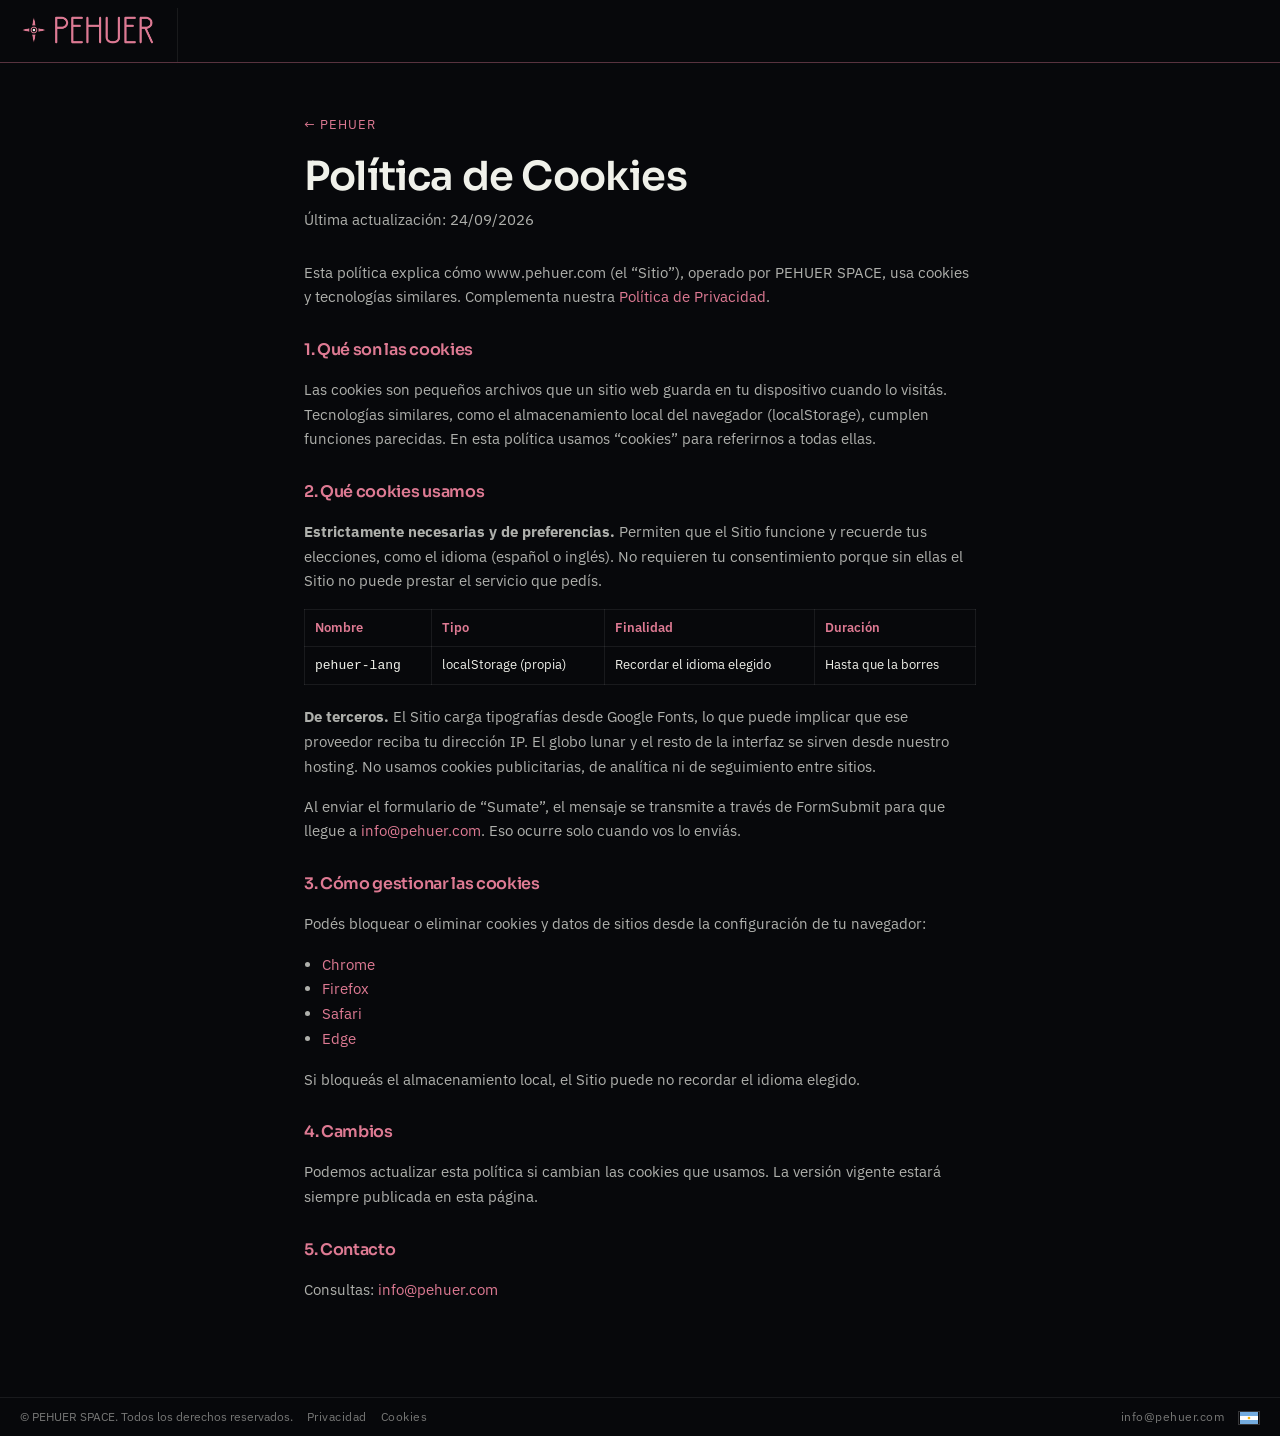
==== cookies/index.html @ 9fd07e6f "Use #sumate, add Sumate contact form and legal pages, and set the home spirit in cream." ====
<!doctype html>
<html lang="es">
<head>
  <meta charset="utf-8" />
  <meta name="viewport" content="width=device-width, initial-scale=1" />
  <title>Política de Cookies — PEHUER</title>
  <meta name="description" content="Política de cookies de PEHUER SPACE." />
  <link rel="icon" href="../assets/mark.png?v=5" type="image/png" />
  <link rel="preconnect" href="https://fonts.googleapis.com" />
  <link rel="preconnect" href="https://fonts.gstatic.com" crossorigin />
  <link href="https://fonts.googleapis.com/css2?family=IBM+Plex+Sans:wght@400;500;600&family=Sora:wght@500;600;700&display=swap" rel="stylesheet" />
  <link rel="stylesheet" href="../css/site.css?v=demo16" />
</head>
<body>
  <div class="legal-shell">
    <header class="chrome">
      <div class="chrome-top">
        <a class="brand" href="../">
          <img class="brand-lockup" src="../assets/logo-lockup-pink.png" alt="PEHUER" />
          <img class="brand-mark" src="../assets/mark.png?v=5" alt="PEHUER" />
        </a>
      </div>
      <div class="chrome-accent"></div>
    </header>
    <main class="legal-prose">
      <a class="legal-back" href="../">← PEHUER</a>
      <h1>Política de Cookies</h1>
      <p class="legal-updated">Última actualización: 24/09/2026</p>
      <p>Esta política explica cómo www.pehuer.com (el “Sitio”), operado por PEHUER SPACE, usa cookies y tecnologías similares. Complementa nuestra <a href="../privacidad/">Política de Privacidad</a>.</p>

      <h2>1. Qué son las cookies</h2>
      <p>Las cookies son pequeños archivos que un sitio web guarda en tu dispositivo cuando lo visitás. Tecnologías similares, como el almacenamiento local del navegador (localStorage), cumplen funciones parecidas. En esta política usamos “cookies” para referirnos a todas ellas.</p>

      <h2>2. Qué cookies usamos</h2>
      <p><strong>Estrictamente necesarias y de preferencias.</strong> Permiten que el Sitio funcione y recuerde tus elecciones, como el idioma (español o inglés). No requieren tu consentimiento porque sin ellas el Sitio no puede prestar el servicio que pedís.</p>
      <table>
        <thead>
          <tr>
            <th>Nombre</th>
            <th>Tipo</th>
            <th>Finalidad</th>
            <th>Duración</th>
          </tr>
        </thead>
        <tbody>
          <tr>
            <td><code>pehuer-lang</code></td>
            <td>localStorage (propia)</td>
            <td>Recordar el idioma elegido</td>
            <td>Hasta que la borres</td>
          </tr>
        </tbody>
      </table>
      <p><strong>De terceros.</strong> El Sitio carga tipografías desde Google Fonts, lo que puede implicar que ese proveedor reciba tu dirección IP. El globo lunar y el resto de la interfaz se sirven desde nuestro hosting. No usamos cookies publicitarias, de analítica ni de seguimiento entre sitios.</p>
      <p>Al enviar el formulario de “Sumate”, el mensaje se transmite a través de FormSubmit para que llegue a <a href="mailto:info@pehuer.com">info@pehuer.com</a>. Eso ocurre solo cuando vos lo enviás.</p>

      <h2>3. Cómo gestionar las cookies</h2>
      <p>Podés bloquear o eliminar cookies y datos de sitios desde la configuración de tu navegador:</p>
      <ul>
        <li><a href="https://support.google.com/chrome/answer/95647" target="_blank" rel="noopener noreferrer">Chrome</a></li>
        <li><a href="https://support.mozilla.org/es/kb/Borrar%20cookies" target="_blank" rel="noopener noreferrer">Firefox</a></li>
        <li><a href="https://support.apple.com/es-es/guide/safari/sfri11471/mac" target="_blank" rel="noopener noreferrer">Safari</a></li>
        <li><a href="https://support.microsoft.com/es-es/microsoft-edge" target="_blank" rel="noopener noreferrer">Edge</a></li>
      </ul>
      <p>Si bloqueás el almacenamiento local, el Sitio puede no recordar el idioma elegido.</p>

      <h2>4. Cambios</h2>
      <p>Podemos actualizar esta política si cambian las cookies que usamos. La versión vigente estará siempre publicada en esta página.</p>

      <h2>5. Contacto</h2>
      <p>Consultas: <a href="mailto:info@pehuer.com">info@pehuer.com</a></p>
    </main>
    <footer class="site-footer">
      <div class="footer-left">
        <p class="copy">© PEHUER SPACE. Todos los derechos reservados.</p>
        <nav class="footer-legal">
          <a href="../privacidad/">Privacidad</a>
          <a href="../cookies/">Cookies</a>
        </nav>
      </div>
      <div class="footer-right">
        <a class="mail-link footer-mail" href="mailto:info@pehuer.com">info@pehuer.com</a>
        <span class="ar-flag" title="Argentina" aria-label="Argentina">
          <svg viewBox="0 0 18 12" width="18" height="12" aria-hidden="true">
            <rect width="18" height="12" fill="#74acdf"/>
            <rect y="4" width="18" height="4" fill="#fff"/>
            <circle cx="9" cy="6" r="1.35" fill="#f6b40e"/>
          </svg>
        </span>
      </div>
    </footer>
  </div>
</body>
</html>
---- css/site.css ----
:root {
  --navy: #07080b;
  --navy-deep: #07080b;
  --navy-mid: #12151c;
  --navy-tab: #07080b;
  --navy-inactive: #0c0e13;
  --pink: #de7a93;
  --pink-dim: rgba(222, 122, 147, 0.16);
  --pink-line: rgba(222, 122, 147, 0.38);
  --cream: #f0f1ea;
  --cream-dim: rgba(240, 241, 234, 0.72);
  --cream-mute: rgba(240, 241, 234, 0.48);
  --stroke: rgba(240, 241, 234, 0.08);
  --tab-h: 46px;
  --chrome-h: 108px;
  --font-display: "Sora", "Segoe UI", sans-serif;
  --font-body: "IBM Plex Sans", "Segoe UI", sans-serif;
  --font-wordmark: "Sora", "Segoe UI", sans-serif;
  --font-spirit: "Great Vibes", "Segoe Script", cursive;
}

*,
*::before,
*::after { box-sizing: border-box; }

html, body {
  margin: 0;
  height: 100%;
  background: var(--navy-deep);
  color: var(--cream);
  font-family: var(--font-body);
  font-size: 16px;
  line-height: 1.55;
  overscroll-behavior: none;
}

body {
  min-height: 100vh;
  overflow: hidden;
}

a { color: var(--pink); text-decoration: none; }
a:hover { text-decoration: underline; text-underline-offset: 3px; }

img { max-width: 100%; display: block; background: transparent; }

.brand img,
.lockup-mark,
.contact-card img.mark,
.tab-icon,
.moon-loader img {
  background: transparent;
}

/* ——— Chrome window ——— */
.app {
  display: flex;
  flex-direction: column;
  height: 100vh;
  background: var(--navy-deep);
}

.chrome {
  flex-shrink: 0;
  background: var(--navy-tab);
}

.chrome-top {
  display: flex;
  align-items: stretch;
  height: 62px;
  padding: 8px 12px 0 14px;
  gap: 10px;
  overflow: visible;
}

.brand {
  display: flex;
  align-items: center;
  gap: 14px;
  padding: 0 22px 10px 6px;
  margin-right: 8px;
  flex-shrink: 0;
  user-select: none;
  border-right: 1px solid var(--stroke);
}

.brand-lockup {
  height: 28px;
  width: auto;
  max-width: none;
  object-fit: contain;
  background: transparent;
}

.brand-mark {
  display: none;
  width: 32px;
  height: 32px;
  object-fit: contain;
  background: transparent;
}

.tabs {
  display: flex;
  align-items: flex-end;
  gap: 0;
  flex: 1;
  min-width: 0;
  overflow: visible;
}

.tab {
  position: relative;
  z-index: 1;
  display: flex;
  align-items: center;
  gap: 8px;
  height: 40px;
  width: auto;
  min-width: 0;
  flex: 0 1 auto;
  margin: 0 0 -1px -16px;
  padding: 0 28px 0 22px;
  border: 1px solid rgba(240, 241, 234, 0.22);
  border-bottom: 0;
  border-radius: 8px 8px 0 0;
  background: #0c0e13;
  color: var(--cream-mute);
  font-family: var(--font-body);
  font-size: 13px;
  cursor: pointer;
}

.tab:first-child {
  margin-left: 0;
}

.tab:hover {
  z-index: 2;
  color: var(--cream);
  border-color: rgba(222, 122, 147, 0.5);
}

.tab.is-active {
  z-index: 4;
  height: var(--tab-h);
  color: var(--cream);
  background: var(--navy);
  border-color: var(--pink);
}

.tab.is-active::after {
  content: "";
  position: absolute;
  left: 0;
  right: 0;
  bottom: -1px;
  height: 2px;
  background: var(--navy);
}

.tab-ear { display: none; }

.tab-icon {
  width: 14px;
  height: 14px;
  flex-shrink: 0;
  object-fit: contain;
  background: transparent;
}

.tab-label {
  white-space: nowrap;
  overflow: hidden;
  text-overflow: ellipsis;
}

.lang {
  display: flex;
  align-items: stretch;
  align-self: center;
  flex-shrink: 0;
  height: 26px;
  margin: 0 4px 8px 0;
  border: 1px solid var(--stroke);
  border-radius: 999px;
  overflow: hidden;
}

.lang-btn {
  border: 0;
  background: transparent;
  color: var(--cream-mute);
  font-family: var(--font-display);
  font-size: 10px;
  font-weight: 600;
  letter-spacing: 0.08em;
  padding: 0 9px;
  cursor: pointer;
  line-height: 1;
}

.lang-btn:hover {
  color: var(--cream);
}

.lang-btn.is-on {
  background: var(--pink);
  color: var(--navy);
}

.chrome-accent {
  height: 1px;
  background: var(--pink-line);
}

.workspace {
  flex: 1;
  min-height: 0;
  background: var(--navy);
  overflow: hidden;
  position: relative;
}

.panel {
  display: none;
  height: 100%;
  overflow: auto;
  overscroll-behavior: contain;
}

.panel.is-active {
  display: block;
}

.panel-moon.is-active {
  display: flex;
}

/* ——— Home ——— */
.hero {
  position: relative;
  background: #000;
  border-bottom: 1px solid var(--pink-line);
  padding: 28px 48px 26px;
}

.hero-cine {
  height: min(78vh, 740px);
  min-height: 420px;
  padding: 0;
  overflow: hidden;
  pointer-events: none;
  overflow-anchor: none;
}

.hero-cine canvas {
  position: absolute;
  inset: 0;
  width: 100%;
  height: 100%;
  display: block;
  opacity: 0;
  transition: opacity 0.18s ease;
}

.hero-cine.is-ready canvas {
  opacity: 1;
}

.hero-veil {
  position: absolute;
  inset: 0;
  pointer-events: none;
  background:
    linear-gradient(180deg, rgba(0, 0, 0, 0.5) 0%, transparent 34%, rgba(0, 0, 0, 0.62) 100%),
    linear-gradient(90deg, rgba(0, 0, 0, 0.28) 0%, transparent 42%);
}

.hero-cine .lockup {
  position: absolute;
  left: 48px;
  top: 40px;
  z-index: 2;
}

.hero-spirit {
  margin: 0;
  font-family: var(--font-spirit);
  font-weight: 400;
  font-style: normal;
  font-size: clamp(42px, 6.6vw, 76px);
  letter-spacing: 0.04em;
  line-height: 1.2;
  color: var(--cream);
  text-transform: none;
  display: inline-block;
  max-width: 18ch;
}

.hero-card {
  position: absolute;
  right: 28px;
  bottom: 28px;
  z-index: 2;
  width: min(320px, 50vw);
  background: rgba(0, 0, 0, 0.82);
  border: 1px solid var(--stroke);
  pointer-events: auto;
}

.hero-card[hidden] { display: none; }

.hero-card img {
  width: 100%;
  height: 148px;
  object-fit: cover;
  background: #000;
}

.hero-card-name {
  margin: 10px 12px 2px;
  font-family: var(--font-wordmark);
  font-weight: 500;
  font-size: 16px;
  letter-spacing: 0;
  color: var(--pink);
  text-transform: uppercase;
  transform: scaleX(0.72);
  transform-origin: left center;
}

.hero-card-desc {
  margin: 0 12px 6px;
  font-size: 12px;
  line-height: 1.4;
  color: var(--cream-dim);
}

.hero-card-credit {
  margin: 0 12px 12px;
  font-size: 10px;
  letter-spacing: 0.14em;
  text-transform: uppercase;
  color: var(--cream-mute);
}

.lockup {
  display: flex;
  align-items: center;
  gap: 22px;
}

.lockup-mark {
  width: 92px;
  height: 92px;
  max-width: none;
  flex-shrink: 0;
  object-fit: contain;
  background: transparent;
}

.lockup-name {
  margin: 0;
  font-family: var(--font-wordmark);
  font-weight: 500;
  font-size: clamp(48px, 8.2vw, 88px);
  letter-spacing: 0;
  line-height: 0.92;
  color: var(--pink);
  text-transform: uppercase;
  display: inline-block;
  transform: scaleX(0.72);
  transform-origin: left center;
}

.page {
  width: min(1080px, calc(100% - 48px));
  margin: 0 auto;
  padding: 36px 0 72px;
}

.kicker {
  font-family: var(--font-display);
  font-size: 11px;
  letter-spacing: 0.22em;
  text-transform: uppercase;
  color: var(--pink);
  margin: 0 0 10px;
}

h1, h2, h3 {
  font-family: var(--font-display);
  font-weight: 600;
  letter-spacing: -0.02em;
  margin: 0;
}

h1 {
  font-size: clamp(28px, 4vw, 42px);
  line-height: 1.15;
  max-width: 18ch;
}

.name-pehuer {
  margin: 0 0 14px;
  line-height: 1;
  max-width: none;
}

.name-pehuer img {
  display: block;
  height: clamp(36px, 5.5vw, 52px);
  width: auto;
  max-width: min(520px, 100%);
  object-fit: contain;
  background: transparent;
}

h2 {
  font-size: 22px;
  color: var(--cream);
}

.lede {
  font-size: 18px;
  color: var(--cream-dim);
  max-width: 52ch;
  margin: 16px 0 0;
}

.intro {
  max-width: 70ch;
}

.intro h1 {
  font-size: 22px;
  letter-spacing: 0.2em;
  color: var(--pink);
  max-width: none;
  margin-bottom: 22px;
}

.intro p {
  margin: 0 0 16px;
  color: var(--cream-dim);
  font-size: 16.5px;
  line-height: 1.65;
}

.intro p:last-child { margin-bottom: 0; }

.aims {
  display: grid;
  grid-template-columns: 1fr 1fr;
  gap: 0 40px;
  margin-top: 48px;
  padding-top: 8px;
  border-top: 1px solid var(--pink-line);
}

.aims-kicker {
  grid-column: 1 / -1;
  margin-bottom: 4px;
}

.obj {
  padding: 18px 0;
  border-bottom: 1px solid var(--stroke);
}

.obj-n {
  font-family: var(--font-display);
  font-size: 11px;
  letter-spacing: 0.18em;
  color: var(--pink);
  margin-bottom: 6px;
}

.obj h3 {
  font-size: 16px;
  margin-bottom: 6px;
}

.obj p {
  margin: 0;
  color: var(--cream-dim);
  font-size: 14.5px;
}

.roadmap {
  margin-top: 64px;
}

.roadmap h2 {
  margin-bottom: 28px;
}

.rail {
  position: relative;
  display: grid;
  grid-template-columns: 1fr 1fr 1fr;
  gap: 22px;
}

.rail::before {
  content: "";
  position: absolute;
  left: 18px;
  right: 18px;
  top: 18px;
  height: 1px;
  background: var(--pink-line);
}

.step {
  position: relative;
  display: flex;
  flex-direction: column;
  gap: 14px;
  padding: 0;
  break-inside: avoid;
}

.step-n {
  position: relative;
  z-index: 1;
  width: 36px;
  height: 36px;
  border: 1px solid var(--pink);
  color: var(--pink);
  display: grid;
  place-items: center;
  font-family: var(--font-display);
  font-size: 13px;
  font-weight: 600;
  background: var(--navy);
}

.step h3 {
  font-size: 15px;
  margin-bottom: 4px;
}

.step p {
  margin: 0;
  color: var(--cream-mute);
  font-size: 13.5px;
}

.sys-hero {
  padding: 48px 0 8px;
}

.sys-hero h1 {
  max-width: none;
}

.sys-grid {
  display: grid;
  grid-template-columns: repeat(3, minmax(0, 1fr));
  gap: 20px;
  margin-top: 32px;
}

.sys-block {
  padding: 22px 22px 24px;
  background: var(--navy-mid);
  border: 1px solid var(--stroke);
}

.sys-block h3 {
  font-size: 16px;
  margin-bottom: 8px;
}

.sys-block p {
  margin: 0;
  color: var(--cream-dim);
  font-size: 14.5px;
}

.sys-integ {
  margin-top: 40px;
  padding-top: 28px;
  border-top: 1px solid var(--pink-line);
}

.sys-integ h2 {
  margin-bottom: 22px;
}

.integ-cols {
  display: grid;
  grid-template-columns: 1fr 1fr;
  gap: 24px 48px;
}

.integ-cols h3 {
  font-family: var(--font-display);
  font-size: 13px;
  font-weight: 600;
  letter-spacing: 0.06em;
  color: var(--pink);
  margin: 0 0 12px;
}

.integ-list {
  list-style: none;
  margin: 0;
  padding: 0;
  display: grid;
  gap: 10px;
}

.integ-list li {
  display: grid;
  grid-template-columns: 16px 1fr;
  gap: 10px;
  align-items: center;
  color: var(--cream-dim);
  font-size: 14.5px;
}

.integ-list li::before {
  content: "";
  width: 16px;
  height: 16px;
  background: url("../assets/mark.png") center / contain no-repeat;
}

.sys-demo {
  margin: 36px 0 8px;
  padding: 0;
  --hud: #9ad0dc;
  background: #05070a;
  border: 1px solid rgba(154, 208, 220, 0.22);
  overflow: hidden;
}

.sys-demo-stage {
  position: relative;
  height: min(58vh, 560px);
  min-height: 320px;
  background:
    linear-gradient(rgba(154, 208, 220, 0.03) 1px, transparent 1px),
    linear-gradient(90deg, rgba(154, 208, 220, 0.03) 1px, transparent 1px),
    radial-gradient(ellipse at 42% 38%, #101820, #05070a 72%);
  background-size: 48px 48px, 48px 48px, auto;
}

.sys-demo-stage::before,
.sys-demo-stage::after {
  content: "";
  position: absolute;
  width: 18px;
  height: 18px;
  pointer-events: none;
  z-index: 2;
}

.sys-demo-stage::before {
  top: 10px;
  left: 10px;
  border-top: 1px solid var(--hud);
  border-left: 1px solid var(--hud);
}

.sys-demo-stage::after {
  top: 10px;
  right: 10px;
  border-top: 1px solid var(--hud);
  border-right: 1px solid var(--hud);
}

.sys-demo-stage svg {
  display: block;
  width: 100%;
  height: 100%;
}

.sys-demo-grid {
  stroke: rgba(154, 208, 220, 0.1);
  stroke-width: 1;
  fill: none;
}

.sys-zone ellipse {
  fill: rgba(154, 208, 220, 0.035);
  stroke: rgba(154, 208, 220, 0.55);
  stroke-width: 1.6;
  stroke-dasharray: 10 8;
}

.sys-zone-kicker,
.sys-zone-name {
  fill: rgba(154, 208, 220, 0.82);
  font-family: "IBM Plex Mono", ui-monospace, monospace;
  letter-spacing: 0.16em;
  text-transform: uppercase;
}

.sys-zone-kicker {
  font-size: 11px;
  fill: rgba(154, 208, 220, 0.5);
}

.sys-zone-name {
  font-size: 22px;
  letter-spacing: 0.28em;
}

.sys-demo-craters text,
.sys-demo-refs text,
.sys-demo-assets text {
  fill: rgba(154, 208, 220, 0.72);
  font-family: "IBM Plex Mono", ui-monospace, monospace;
  font-size: 12px;
  letter-spacing: 0.04em;
  text-transform: uppercase;
}

.sys-demo-craters text {
  text-anchor: middle;
  fill: rgba(154, 208, 220, 0.45);
}

.sys-demo-refs .sys-ref-rim {
  fill: none;
  stroke: rgba(154, 208, 220, 0.55);
}

.sys-demo-refs .sys-ref-dot {
  fill: #e8eef2;
}

.sys-demo-links {
  stroke: rgba(222, 122, 147, 0.38);
  stroke-width: 1.15;
  fill: none;
}

.sys-path {
  fill: none;
  stroke: rgba(154, 208, 220, 0.18);
  stroke-width: 1.2;
  stroke-dasharray: 6 7;
}

#pehuer-mark path {
  fill: var(--pink);
}

#pehuer-mark circle {
  fill: none;
  stroke: var(--pink);
  stroke-width: 1.45;
}

#pehuer-mark .sys-mark-core {
  fill: #f0f1ea;
  stroke: none;
}

.sys-asset-pulse {
  fill: none;
  stroke: rgba(222, 122, 147, 0.45);
  transform-box: fill-box;
  transform-origin: center;
  animation: sys-pulse 2.4s ease-in-out infinite;
}

#sys-aforo {
  fill: rgba(125, 186, 154, 0.22);
  stroke: #7dba9a;
  stroke-width: 3.2;
}

#sys-aforo.is-ok {
  fill: rgba(125, 186, 154, 0.22);
  stroke: #7dba9a;
}

#sys-aforo.is-bad {
  fill: rgba(224, 90, 78, 0.28);
  stroke: #e05a4a;
}

#sys-est {
  fill: #e8eef2;
}

.sys-a1-disk {
  fill: #141a22;
  stroke: #e8eef2;
  stroke-width: 1.8;
}

#sys-a1.is-bad .sys-a1-disk {
  stroke: #e05a4a;
}

#sys-a1 .sys-a1-pulse {
  stroke: rgba(125, 186, 154, 0.7);
  stroke-width: 1.6;
}

#sys-a1.is-bad .sys-a1-pulse {
  stroke: rgba(224, 90, 78, 0.75);
}

#sys-rover {
  fill: #e8eef2;
}

#sys-lbl-asset {
  fill: var(--hud);
  font-family: "IBM Plex Mono", ui-monospace, monospace;
  font-size: 15px;
}

.sys-demo-hud {
  position: absolute;
  z-index: 2;
  font-family: "IBM Plex Mono", ui-monospace, monospace;
  font-size: 11px;
  color: var(--hud);
  letter-spacing: 0.08em;
  text-transform: uppercase;
  pointer-events: none;
}

.sys-demo-hud-tl {
  top: 16px;
  left: 22px;
  display: flex;
  flex-direction: column;
  gap: 4px;
}

.sys-demo-hud-tl span:last-child {
  text-transform: none;
  letter-spacing: 0.04em;
  color: rgba(154, 208, 220, 0.7);
}

.sys-demo-hud-tr {
  top: 16px;
  right: 22px;
}

.sys-live {
  color: #7dba9a;
  animation: sys-pulse 1.6s ease-in-out infinite;
}

.sys-demo-out {
  padding: 14px 20px 16px;
  border-top: 1px solid rgba(154, 208, 220, 0.18);
  background: #070b10;
  font-family: "IBM Plex Mono", ui-monospace, monospace;
}

.sys-demo-out-grid {
  display: grid;
  grid-template-columns: 1.35fr 0.8fr 1.2fr 0.8fr 0.9fr;
  gap: 14px 20px;
}

.sys-demo-out-grid span {
  display: block;
  font-size: 10px;
  letter-spacing: 0.12em;
  text-transform: uppercase;
  color: rgba(154, 208, 220, 0.55);
  margin-bottom: 4px;
}

.sys-demo-out-grid strong {
  display: block;
  font-size: 14px;
  font-weight: 500;
  color: #e8eef2;
  letter-spacing: 0.02em;
  font-variant-numeric: tabular-nums;
}

.sys-demo-out-grid em {
  display: block;
  margin-top: 3px;
  font-style: normal;
  font-size: 11px;
  letter-spacing: 0.04em;
  color: rgba(154, 208, 220, 0.55);
  font-variant-numeric: tabular-nums;
}

.sys-demo-out-grid strong.is-ok {
  color: #7dba9a;
}

.sys-demo-out-grid strong.is-bad {
  color: #e08b7a;
}

@keyframes sys-pulse {
  0%, 100% { opacity: 0.35; }
  50% { opacity: 0.85; }
}

@media (prefers-reduced-motion: reduce) {
  .sys-asset-pulse,
  .sys-live { animation: none; }
}

/* ——— Moon ——— */
.panel-moon {
  display: none;
  flex-direction: row;
  overflow: hidden;
}

.panel-moon.is-active {
  display: flex;
}

.moon-side {
  width: 300px;
  min-width: 260px;
  flex-shrink: 0;
  background: var(--navy-deep);
  border-right: 1px solid var(--pink-line);
  display: flex;
  flex-direction: column;
}

.moon-side h2 {
  font-size: 14px;
  color: var(--pink);
  padding: 16px 16px 12px;
  letter-spacing: 0.04em;
}

.moon-side .hint {
  padding: 0 16px 12px;
  font-size: 12px;
  color: var(--cream-mute);
}

.search-wrap {
  padding: 0 12px 12px;
}

.search-wrap input {
  width: 100%;
  height: 38px;
  border: 1px solid var(--pink-line);
  background: var(--navy);
  color: var(--cream);
  padding: 0 12px;
  font-family: inherit;
  font-size: 13.5px;
  outline: none;
}

.search-wrap input:focus {
  border-color: var(--pink);
}

.search-wrap input::placeholder {
  color: var(--cream-mute);
}

.ref-meta {
  padding: 0 16px 8px;
  font-size: 11px;
  letter-spacing: 0.08em;
  text-transform: uppercase;
  color: var(--cream-mute);
}

.ref-list {
  flex: 1;
  overflow: auto;
  padding: 0 8px 16px;
}

.ref-btn {
  display: block;
  width: 100%;
  text-align: left;
  background: transparent;
  border: 1px solid transparent;
  color: var(--cream);
  padding: 9px 10px;
  margin: 0 0 4px;
  font: inherit;
  cursor: pointer;
  border-radius: 6px;
}

.ref-btn:hover,
.ref-btn.is-hl {
  background: rgba(240, 241, 234, 0.08);
  border-color: rgba(240, 241, 234, 0.2);
}

.ref-btn.is-active {
  background: var(--pink-dim);
  border-color: var(--pink);
}

.ref-kicker {
  display: block;
  font-size: 10px;
  letter-spacing: 0.12em;
  text-transform: uppercase;
  color: var(--cream-mute);
  margin-bottom: 2px;
}

.ref-btn.is-mision .ref-kicker {
  color: #f0c4a0;
}

.ref-btn.is-tripulada .ref-kicker,
.ref-btn.is-tripulada .ref-name {
  color: var(--cream);
}

.ref-btn.is-orbita .ref-kicker {
  color: var(--pink);
}

.ref-btn.is-dato .ref-kicker,
.ref-btn.is-dato .ref-name {
  color: #e8d4a8;
}

.ref-name {
  display: block;
  font-size: 13px;
  line-height: 1.25;
}

.ref-btn.is-mision .ref-name {
  color: #f0c4a0;
}

.ref-btn.is-orbita .ref-name {
  color: var(--pink);
}

.ref-tipo {
  display: block;
  font-size: 11px;
  opacity: 0.7;
  margin-top: 2px;
}

.moon-stage {
  flex: 1;
  min-width: 0;
  position: relative;
  background: var(--navy);
}

.moon-stage canvas {
  position: absolute;
  inset: 0;
  width: 100%;
  height: 100%;
  display: block;
  cursor: grab;
  opacity: 0;
  transition: opacity 0.18s ease;
}

.moon-stage.is-ready canvas {
  opacity: 1;
}

.moon-loader {
  position: absolute;
  inset: 0;
  z-index: 3;
  display: flex;
  flex-direction: column;
  align-items: center;
  justify-content: center;
  gap: 16px;
  background: var(--navy);
  color: var(--cream-dim);
  text-align: center;
  padding: 24px;
}

.moon-loader.is-hide { display: none; }

.moon-loader img {
  width: 72px;
  height: 72px;
}

.moon-loader p { margin: 0; max-width: 38ch; font-size: 14px; }

.moon-pct {
  font-size: 12px;
  color: var(--cream-mute);
  letter-spacing: 0.06em;
  min-height: 1em;
}

.bar {
  width: min(280px, 70%);
  height: 3px;
  background: var(--navy-mid);
  overflow: hidden;
}

.bar > span {
  display: block;
  height: 100%;
  width: 40%;
  background: var(--pink);
  animation: load 1.2s ease-in-out infinite;
}

@keyframes load {
  0% { transform: translateX(-120%); }
  100% { transform: translateX(320%); }
}

.moon-status {
  position: absolute;
  top: 14px;
  right: 14px;
  z-index: 4;
  font-size: 12px;
  padding: 6px 10px;
  background: rgba(0, 0, 0, 0.86);
  border: 1px solid var(--pink-line);
  color: var(--cream-dim);
  pointer-events: none;
  display: none;
}

.moon-status.is-on { display: block; }

.moon-tip {
  position: absolute;
  z-index: 5;
  min-width: 176px;
  max-width: 300px;
  padding: 10px 12px 11px;
  background: rgba(0, 0, 0, 0.92);
  border: 1px solid var(--pink);
  color: var(--cream);
  pointer-events: none;
  transform: translate(12px, 14px);
}

.moon-tip[hidden] { display: none; }

.moon-tip-name {
  margin: 0 0 4px;
  font-family: var(--font-display);
  font-size: 13px;
  font-weight: 600;
  color: var(--pink);
}

.moon-tip-kicker {
  margin: 0 0 2px;
  font-size: 10px;
  letter-spacing: 0.14em;
  text-transform: uppercase;
  color: var(--pink);
}

.moon-tip-tipo,
.moon-tip-coord,
.moon-tip-agencia,
.moon-tip-misiones,
.moon-tip-origen,
.moon-tip-fuente,
.moon-tip-detalle {
  margin: 0;
  font-size: 11.5px;
  color: var(--cream-dim);
  line-height: 1.4;
}

.moon-tip-coord {
  margin-top: 6px;
  letter-spacing: 0.02em;
  color: var(--cream);
}

.moon-tip-agencia {
  margin-top: 4px;
}

.moon-tip-misiones {
  margin-top: 4px;
  color: var(--cream);
}

.moon-tip-origen {
  margin-top: 6px;
  color: var(--cream);
}

.moon-tip-fuente {
  margin-top: 4px;
}

.moon-tip-detalle {
  margin-top: 4px;
}

.moon-tip-kicker[hidden],
.moon-tip-agencia[hidden],
.moon-tip-misiones[hidden],
.moon-tip-origen[hidden],
.moon-tip-fuente[hidden],
.moon-tip-detalle[hidden] {
  display: none;
}

/* ——— Sumate ——— */
.unite-page {
  padding-top: 48px;
}

.unite-page h1 {
  max-width: none;
}

.unite-grid {
  display: grid;
  grid-template-columns: repeat(3, minmax(0, 1fr));
  gap: 20px;
  margin-top: 36px;
}

.unite-card {
  padding: 24px 22px 26px;
  background: var(--navy-mid);
  border: 1px solid var(--stroke);
  display: flex;
  flex-direction: column;
  min-height: 100%;
}

.unite-n {
  flex: 0 0 auto;
  margin: 0 0 10px;
  font-family: var(--font-display);
  font-size: 11px;
  letter-spacing: 0.18em;
  color: var(--pink);
}

.unite-card h3 {
  flex: 0 0 auto;
  font-size: 18px;
  line-height: 1.25;
  min-height: calc(1.25em * 2);
  margin: 0 0 10px;
}

.unite-body {
  flex: 1 1 auto;
  margin: 0;
  color: var(--cream-dim);
  font-size: 14.5px;
}

.unite-cta {
  margin-top: 22px;
  align-self: flex-start;
  border: 1px solid var(--pink);
  background: transparent;
  color: var(--cream);
  font-family: var(--font-display);
  font-size: 13px;
  letter-spacing: 0.06em;
  padding: 12px 16px;
  cursor: pointer;
}

.unite-cta:hover {
  background: var(--pink-dim);
}

/* ——— Contacto ——— */
.contact-wrap {
  min-height: 0;
  display: grid;
  place-items: center;
  padding: 56px 0 24px;
}

.contact-card {
  width: min(520px, 100%);
  text-align: center;
  display: flex;
  flex-direction: column;
  align-items: center;
}

.contact-card h1 {
  max-width: none;
  margin: 0 auto 16px;
}

.contact-card h1 img {
  height: auto;
  width: min(420px, 100%);
  margin: 0 auto;
}

.contact-card .tag {
  color: var(--cream-dim);
  margin: 0 0 28px;
}

.contact-card .tag.spirit {
  font-family: var(--font-spirit);
  font-weight: 400;
  font-style: normal;
  font-size: clamp(28px, 4vw, 40px);
  letter-spacing: 0.04em;
  line-height: 1.25;
  color: var(--pink);
  text-transform: none;
  display: block;
  text-align: center;
  width: min(420px, 100%);
  margin: 0 auto 28px;
}

.contact-socials {
  display: flex;
  align-items: center;
  justify-content: center;
  gap: 10px;
}

.ig-logo {
  display: inline-flex;
  align-items: center;
  justify-content: center;
  width: 48px;
  height: 48px;
  color: var(--pink);
}

.ig-logo:hover {
  color: var(--cream);
  text-decoration: none;
}

.ig-logo svg {
  width: 36px;
  height: 36px;
  fill: currentColor;
}

.mail-link {
  color: var(--pink);
  font-size: 15px;
  letter-spacing: 0.04em;
  margin-top: 8px;
}

.mail-link:hover {
  color: var(--cream);
}

.contact-foot {
  margin-top: 28px;
  color: var(--pink);
  font-size: 13px;
  letter-spacing: 0.08em;
}

.site-footer {
  flex-shrink: 0;
  display: flex;
  align-items: center;
  justify-content: space-between;
  flex-wrap: wrap;
  gap: 10px 16px;
  padding: 10px 20px;
  background: #07080b;
  border-top: 1px solid var(--stroke);
  font-size: 12px;
  color: var(--cream-mute);
}

.site-footer .copy {
  margin: 0;
}

.footer-left,
.footer-right {
  display: flex;
  align-items: center;
  gap: 14px;
  flex-wrap: wrap;
}

.footer-right {
  margin-left: auto;
}

.footer-mail {
  font-size: 12px;
  margin-top: 0;
  color: var(--cream-mute);
}

.footer-mail:hover {
  color: var(--pink);
}

.footer-legal {
  display: flex;
  align-items: center;
  gap: 14px;
}

.footer-legal a {
  color: var(--cream-mute);
  letter-spacing: 0.04em;
}

.footer-legal a:hover {
  color: var(--pink);
}

.form-overlay {
  position: fixed;
  inset: 0;
  z-index: 9999;
  display: grid;
  place-items: center;
  padding: 24px;
  background: rgba(7, 8, 11, 0.78);
}

.form-overlay[hidden] {
  display: none;
}

body.form-open {
  overflow: hidden;
}

.form-modal {
  position: relative;
  width: min(480px, 100%);
  padding: 28px 24px 24px;
  background: var(--navy-mid);
  border: 1px solid var(--stroke);
}

.form-modal h2 {
  margin: 0 0 20px;
  font-size: 20px;
}

.form-close {
  position: absolute;
  top: 10px;
  right: 12px;
  border: 0;
  background: transparent;
  color: var(--cream-dim);
  font-size: 28px;
  line-height: 1;
  cursor: pointer;
}

.form-close:hover {
  color: var(--pink);
}

.form-modal form {
  display: grid;
  gap: 14px;
}

.form-modal label {
  display: grid;
  gap: 6px;
  font-size: 12px;
  letter-spacing: 0.08em;
  color: var(--pink);
}

.form-modal input,
.form-modal textarea {
  width: 100%;
  border: 1px solid var(--stroke);
  background: #07080b;
  color: var(--cream);
  font-family: var(--font-body);
  font-size: 15px;
  padding: 10px 12px;
}

.form-modal input[readonly] {
  color: var(--cream-dim);
}

.form-modal textarea {
  resize: vertical;
  min-height: 120px;
}

.form-honey {
  position: absolute;
  left: -9999px;
  opacity: 0;
  height: 0;
  width: 0;
}

.form-submit {
  margin-top: 6px;
  border: 1px solid var(--pink);
  background: transparent;
  color: var(--cream);
  font-family: var(--font-display);
  font-size: 13px;
  letter-spacing: 0.06em;
  padding: 12px 16px;
  cursor: pointer;
}

.form-submit:hover:not(:disabled) {
  background: var(--pink-dim);
}

.form-submit:disabled {
  opacity: 0.55;
  cursor: wait;
}

.form-status {
  margin: 0;
  font-size: 14px;
}

.form-status.is-ok {
  color: var(--pink);
}

.form-status.is-err {
  color: #e8a0a0;
}

.legal-shell a.brand {
  text-decoration: none;
  color: inherit;
}

.legal-shell {
  min-height: 100vh;
  display: flex;
  flex-direction: column;
}

.legal-shell .workspace {
  flex: 1;
}

.legal-prose {
  max-width: 720px;
  padding: 48px 24px 80px;
  margin: 0 auto;
}

.legal-prose .legal-back {
  color: var(--pink);
  font-size: 13px;
  letter-spacing: 0.08em;
}

.legal-prose h1 {
  margin: 18px 0 8px;
  font-size: clamp(28px, 4vw, 40px);
}

.legal-updated {
  color: var(--cream-mute);
  font-size: 13px;
  margin: 0 0 28px;
}

.legal-prose h2 {
  margin: 28px 0 10px;
  font-size: 16px;
  color: var(--pink);
}

.legal-prose p,
.legal-prose li {
  color: var(--cream-dim);
  font-size: 15px;
  line-height: 1.65;
}

.legal-prose ul {
  padding-left: 18px;
}

.legal-prose a {
  color: var(--pink);
}

.legal-prose table {
  width: 100%;
  border-collapse: collapse;
  margin: 12px 0 20px;
  font-size: 13px;
}

.legal-prose th,
.legal-prose td {
  border: 1px solid var(--stroke);
  padding: 8px 10px;
  text-align: left;
  vertical-align: top;
}

.legal-prose th {
  color: var(--pink);
  font-weight: 600;
}

.ar-flag {
  display: inline-flex;
  align-items: center;
  flex-shrink: 0;
}

.ar-flag svg {
  display: block;
  width: 22px;
  height: 14px;
  border: 1px solid rgba(240, 241, 234, 0.2);
}

@media (max-width: 860px) {
  body { overflow: auto; }
  .app { height: auto; min-height: 100vh; }
  .workspace { overflow: visible; }
  .panel { height: auto; }
  .split,
  .aims,
  .sys-demo-out-grid { grid-template-columns: 1fr 1fr; }
  .sys-grid,
  .rail,
  .unite-grid { grid-template-columns: repeat(3, minmax(0, 1fr)); }
  .integ-cols { grid-template-columns: 1fr; }
  .unite-grid { gap: 8px; }
  .unite-card { padding: 14px 10px 16px; }
  .unite-card h3 {
    font-size: 13px;
    min-height: 0;
    margin-bottom: 8px;
  }
  .unite-body { font-size: 12px; }
  .unite-cta {
    width: 100%;
    align-self: stretch;
    text-align: center;
    padding: 10px 6px;
    font-size: 10.5px;
    letter-spacing: 0.04em;
  }
  .sys-grid { gap: 8px; }
  .sys-block { padding: 16px 12px 18px; }
  .sys-block h3 { font-size: 14px; }
  .sys-block p { font-size: 12.5px; }
  .rail::before { display: none; }
  .hero { padding: 22px 20px; }
  .hero-cine {
    height: min(62vh, 520px);
    min-height: 320px;
    padding: 0;
  }
  .hero-cine .lockup {
    left: 20px;
    top: 20px;
  }
  .hero-card { right: 16px; bottom: 16px; }
  .lockup-mark { width: 64px; height: 64px; }
  .lockup { gap: 14px; }
  .panel-moon.is-active { flex-direction: column; height: calc(100vh - var(--chrome-h) - 44px); }
  .moon-side { width: 100%; min-width: 0; max-height: 42%; }
  .tab {
    min-width: 0;
    flex: 1 1 0;
    max-width: none;
    padding: 0 18px 0 14px;
    margin: 0 0 -1px -12px;
    gap: 0;
    font-size: 12px;
  }
  .tab:first-child { margin-left: 0; }
  .tab-icon { display: none; }
  .brand-lockup { display: none; }
  .brand-mark { display: block; }
  .brand { padding: 0 10px 8px 2px; margin-right: 0; }
  .chrome-top { height: 52px; }
  .site-footer {
    flex-wrap: wrap;
    justify-content: space-between;
    text-align: left;
  }
}

@media (max-width: 480px) {
  .chrome-top {
    padding: 6px 4px 0 6px;
    gap: 4px;
  }
  .brand {
    padding: 0 8px 8px 0;
    border-right: 0;
  }
  .brand-mark {
    width: 22px;
    height: 22px;
  }
  .tab {
    padding: 0 14px 0 10px;
    margin: 0 0 -1px -8px;
    font-size: 10.5px;
  }
  .tab:first-child { margin-left: 0; }
  .tab-label {
    overflow: visible;
    text-overflow: clip;
  }
  .lang {
    height: 24px;
    margin: 0 2px 8px 0;
  }
  .lang-btn {
    padding: 0 7px;
    font-size: 9px;
  }
}
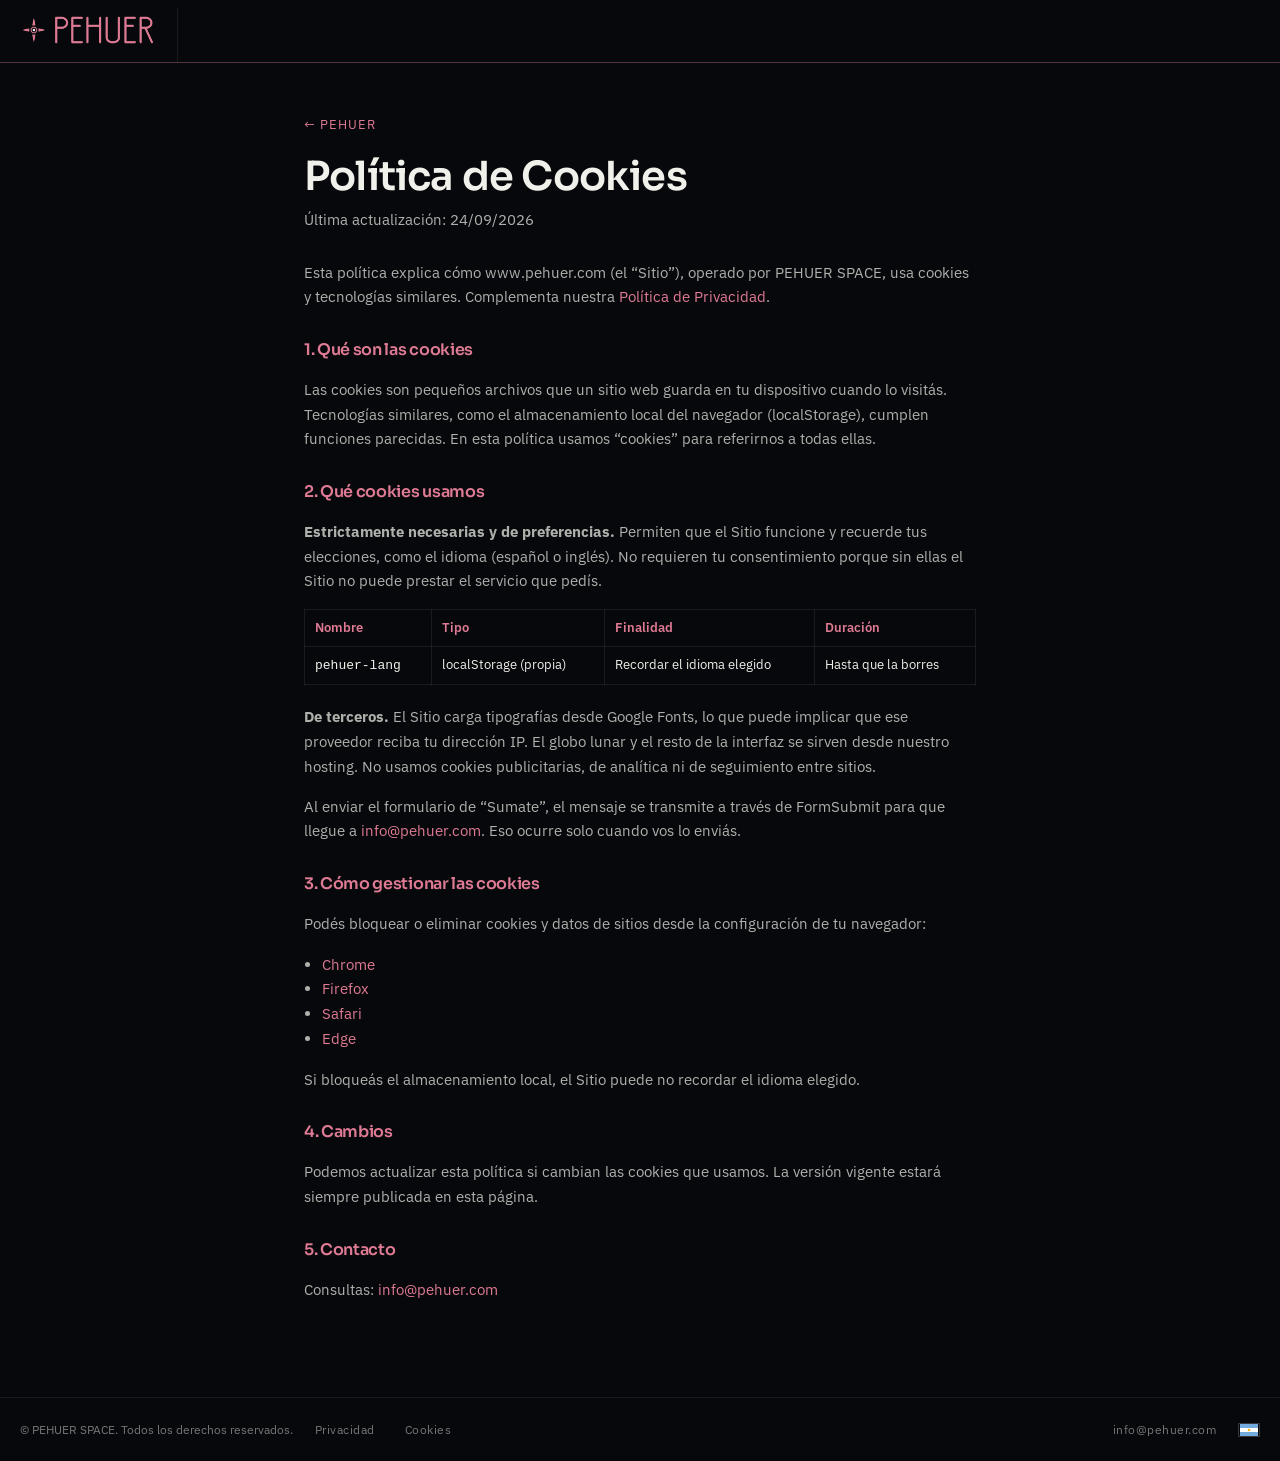
==== commit 985825a9: "Validate the join form, lighten Luna and the hero, and fix mobile layout, contrast and English copy." ====
--- a/cookies/index.html
+++ b/cookies/index.html
@@ -5,11 +5,19 @@
   <meta name="viewport" content="width=device-width, initial-scale=1" />
   <title>Política de Cookies — PEHUER</title>
   <meta name="description" content="Política de cookies de PEHUER SPACE." />
+  <meta property="og:type" content="website" />
+  <meta property="og:title" content="Política de Cookies — PEHUER" />
+  <meta property="og:url" content="https://www.pehuer.com/cookies/" />
+  <meta property="og:image" content="https://www.pehuer.com/assets/og-pehuer.jpg" />
+  <link rel="canonical" href="https://www.pehuer.com/cookies/" />
+  <link rel="alternate" hreflang="es" href="https://www.pehuer.com/cookies/" />
+  <link rel="alternate" hreflang="en" href="https://www.pehuer.com/en/cookies/" />
   <link rel="icon" href="../assets/mark.png?v=5" type="image/png" />
+  <link rel="apple-touch-icon" href="../assets/apple-touch-icon.png" />
   <link rel="preconnect" href="https://fonts.googleapis.com" />
   <link rel="preconnect" href="https://fonts.gstatic.com" crossorigin />
   <link href="https://fonts.googleapis.com/css2?family=IBM+Plex+Sans:wght@400;500;600&family=Sora:wght@500;600;700&display=swap" rel="stylesheet" />
-  <link rel="stylesheet" href="../css/site.css?v=demo16" />
+  <link rel="stylesheet" href="../css/site.css?v=demo24" />
 </head>
 <body>
   <div class="legal-shell">
--- a/css/site.css
+++ b/css/site.css
@@ -11,7 +11,7 @@
   --cream-dim: rgba(240, 241, 234, 0.72);
   --cream-mute: rgba(240, 241, 234, 0.48);
   --stroke: rgba(240, 241, 234, 0.08);
-  --tab-h: 46px;
+  --tab-h: 44px;
   --chrome-h: 108px;
   --font-display: "Sora", "Segoe UI", sans-serif;
   --font-body: "IBM Plex Sans", "Segoe UI", sans-serif;
@@ -116,7 +116,8 @@
   display: flex;
   align-items: center;
   gap: 8px;
-  height: 40px;
+  height: var(--tab-h);
+  min-height: 44px;
   width: auto;
   min-width: 0;
   flex: 0 1 auto;
@@ -247,103 +248,40 @@
 }
 
 .hero-cine {
-  height: min(78vh, 740px);
-  min-height: 420px;
+  height: auto;
+  min-height: 0;
+  aspect-ratio: 1920 / 804;
   padding: 0;
   overflow: hidden;
   pointer-events: none;
   overflow-anchor: none;
 }
 
-.hero-cine canvas {
+.hero-cine.is-lite {
+  pointer-events: auto;
+  cursor: pointer;
+}
+
+.hero-cine video {
   position: absolute;
   inset: 0;
   width: 100%;
   height: 100%;
   display: block;
-  opacity: 0;
-  transition: opacity 0.18s ease;
-}
-
-.hero-cine.is-ready canvas {
-  opacity: 1;
-}
-
-.hero-veil {
+  object-fit: contain;
+  background: #000;
+}
+
+.visually-hidden {
   position: absolute;
-  inset: 0;
-  pointer-events: none;
-  background:
-    linear-gradient(180deg, rgba(0, 0, 0, 0.5) 0%, transparent 34%, rgba(0, 0, 0, 0.62) 100%),
-    linear-gradient(90deg, rgba(0, 0, 0, 0.28) 0%, transparent 42%);
-}
-
-.hero-cine .lockup {
-  position: absolute;
-  left: 48px;
-  top: 40px;
-  z-index: 2;
-}
-
-.hero-spirit {
-  margin: 0;
-  font-family: var(--font-spirit);
-  font-weight: 400;
-  font-style: normal;
-  font-size: clamp(42px, 6.6vw, 76px);
-  letter-spacing: 0.04em;
-  line-height: 1.2;
-  color: var(--cream);
-  text-transform: none;
-  display: inline-block;
-  max-width: 18ch;
-}
-
-.hero-card {
-  position: absolute;
-  right: 28px;
-  bottom: 28px;
-  z-index: 2;
-  width: min(320px, 50vw);
-  background: rgba(0, 0, 0, 0.82);
-  border: 1px solid var(--stroke);
-  pointer-events: auto;
-}
-
-.hero-card[hidden] { display: none; }
-
-.hero-card img {
-  width: 100%;
-  height: 148px;
-  object-fit: cover;
-  background: #000;
-}
-
-.hero-card-name {
-  margin: 10px 12px 2px;
-  font-family: var(--font-wordmark);
-  font-weight: 500;
-  font-size: 16px;
-  letter-spacing: 0;
-  color: var(--pink);
-  text-transform: uppercase;
-  transform: scaleX(0.72);
-  transform-origin: left center;
-}
-
-.hero-card-desc {
-  margin: 0 12px 6px;
-  font-size: 12px;
-  line-height: 1.4;
-  color: var(--cream-dim);
-}
-
-.hero-card-credit {
-  margin: 0 12px 12px;
-  font-size: 10px;
-  letter-spacing: 0.14em;
-  text-transform: uppercase;
-  color: var(--cream-mute);
+  width: 1px;
+  height: 1px;
+  padding: 0;
+  margin: -1px;
+  overflow: hidden;
+  clip: rect(0, 0, 0, 0);
+  white-space: nowrap;
+  border: 0;
 }
 
 .lockup {
@@ -388,6 +326,14 @@
   text-transform: uppercase;
   color: var(--pink);
   margin: 0 0 10px;
+}
+
+h2.kicker {
+  font-size: 11px;
+  letter-spacing: 0.22em;
+  font-weight: 600;
+  max-width: none;
+  line-height: 1.3;
 }
 
 h1, h2, h3 {
@@ -553,8 +499,14 @@
   padding: 48px 0 8px;
 }
 
-.sys-hero h1 {
+.sys-hero h1,
+.sys-hero h2,
+.unite-page h1,
+.unite-page h2 {
   max-width: none;
+  font-size: clamp(28px, 4vw, 42px);
+  line-height: 1.15;
+  color: var(--cream);
 }
 
 .sys-grid {
@@ -696,7 +648,7 @@
 .sys-zone-kicker,
 .sys-zone-name {
   fill: rgba(154, 208, 220, 0.82);
-  font-family: "IBM Plex Mono", ui-monospace, monospace;
+  font-family: ui-monospace, "Cascadia Mono", "Segoe UI Mono", monospace;
   letter-spacing: 0.16em;
   text-transform: uppercase;
 }
@@ -715,7 +667,7 @@
 .sys-demo-refs text,
 .sys-demo-assets text {
   fill: rgba(154, 208, 220, 0.72);
-  font-family: "IBM Plex Mono", ui-monospace, monospace;
+  font-family: ui-monospace, "Cascadia Mono", "Segoe UI Mono", monospace;
   font-size: 12px;
   letter-spacing: 0.04em;
   text-transform: uppercase;
@@ -816,14 +768,14 @@
 
 #sys-lbl-asset {
   fill: var(--hud);
-  font-family: "IBM Plex Mono", ui-monospace, monospace;
+  font-family: ui-monospace, "Cascadia Mono", "Segoe UI Mono", monospace;
   font-size: 15px;
 }
 
 .sys-demo-hud {
   position: absolute;
   z-index: 2;
-  font-family: "IBM Plex Mono", ui-monospace, monospace;
+  font-family: ui-monospace, "Cascadia Mono", "Segoe UI Mono", monospace;
   font-size: 11px;
   color: var(--hud);
   letter-spacing: 0.08em;
@@ -850,16 +802,11 @@
   right: 22px;
 }
 
-.sys-live {
-  color: #7dba9a;
-  animation: sys-pulse 1.6s ease-in-out infinite;
-}
-
 .sys-demo-out {
   padding: 14px 20px 16px;
   border-top: 1px solid rgba(154, 208, 220, 0.18);
   background: #070b10;
-  font-family: "IBM Plex Mono", ui-monospace, monospace;
+  font-family: ui-monospace, "Cascadia Mono", "Segoe UI Mono", monospace;
 }
 
 .sys-demo-out-grid {
@@ -873,7 +820,7 @@
   font-size: 10px;
   letter-spacing: 0.12em;
   text-transform: uppercase;
-  color: rgba(154, 208, 220, 0.55);
+  color: #6f93a0;
   margin-bottom: 4px;
 }
 
@@ -892,7 +839,7 @@
   font-style: normal;
   font-size: 11px;
   letter-spacing: 0.04em;
-  color: rgba(154, 208, 220, 0.55);
+  color: #6f93a0;
   font-variant-numeric: tabular-nums;
 }
 
@@ -910,8 +857,7 @@
 }
 
 @media (prefers-reduced-motion: reduce) {
-  .sys-asset-pulse,
-  .sys-live { animation: none; }
+  .sys-asset-pulse { animation: none; }
 }
 
 /* ——— Moon ——— */
@@ -935,6 +881,7 @@
   flex-direction: column;
 }
 
+.moon-side h1,
 .moon-side h2 {
   font-size: 14px;
   color: var(--pink);
@@ -1055,7 +1002,8 @@
 .ref-tipo {
   display: block;
   font-size: 11px;
-  opacity: 0.7;
+  color: #6f93a0;
+  opacity: 1;
   margin-top: 2px;
 }
 
@@ -1234,10 +1182,6 @@
   padding-top: 48px;
 }
 
-.unite-page h1 {
-  max-width: none;
-}
-
 .unite-grid {
   display: grid;
   grid-template-columns: repeat(3, minmax(0, 1fr));
@@ -1311,12 +1255,12 @@
   align-items: center;
 }
 
-.contact-card h1 {
+.contact-card .name-pehuer {
   max-width: none;
   margin: 0 auto 16px;
 }
 
-.contact-card h1 img {
+.contact-card .name-pehuer img {
   height: auto;
   width: min(420px, 100%);
   margin: 0 auto;
@@ -1421,6 +1365,10 @@
   font-size: 12px;
   margin-top: 0;
   color: var(--cream-mute);
+  min-height: 44px;
+  display: inline-flex;
+  align-items: center;
+  padding: 10px 8px;
 }
 
 .footer-mail:hover {
@@ -1436,6 +1384,10 @@
 .footer-legal a {
   color: var(--cream-mute);
   letter-spacing: 0.04em;
+  min-height: 44px;
+  display: inline-flex;
+  align-items: center;
+  padding: 10px 8px;
 }
 
 .footer-legal a:hover {
@@ -1667,7 +1619,6 @@
   .sys-grid,
   .rail,
   .unite-grid { grid-template-columns: repeat(3, minmax(0, 1fr)); }
-  .integ-cols { grid-template-columns: 1fr; }
   .unite-grid { gap: 8px; }
   .unite-card { padding: 14px 10px 16px; }
   .unite-card h3 {
@@ -1691,15 +1642,10 @@
   .rail::before { display: none; }
   .hero { padding: 22px 20px; }
   .hero-cine {
-    height: min(62vh, 520px);
-    min-height: 320px;
+    height: auto;
+    min-height: 0;
     padding: 0;
   }
-  .hero-cine .lockup {
-    left: 20px;
-    top: 20px;
-  }
-  .hero-card { right: 16px; bottom: 16px; }
   .lockup-mark { width: 64px; height: 64px; }
   .lockup { gap: 14px; }
   .panel-moon.is-active { flex-direction: column; height: calc(100vh - var(--chrome-h) - 44px); }
@@ -1718,7 +1664,7 @@
   .brand-lockup { display: none; }
   .brand-mark { display: block; }
   .brand { padding: 0 10px 8px 2px; margin-right: 0; }
-  .chrome-top { height: 52px; }
+  .chrome-top { height: 60px; }
   .site-footer {
     flex-wrap: wrap;
     justify-content: space-between;
@@ -1726,10 +1672,29 @@
   }
 }
 
+@media (max-width: 560px) {
+  .sys-grid,
+  .unite-grid { grid-template-columns: 1fr; }
+  .unite-cta {
+    font-size: 13px;
+    padding: 12px 14px;
+  }
+  .lang {
+    height: auto;
+    min-height: 44px;
+  }
+  .lang-btn {
+    min-width: 44px;
+    min-height: 44px;
+    padding: 0 12px;
+  }
+}
+
 @media (max-width: 480px) {
   .chrome-top {
     padding: 6px 4px 0 6px;
     gap: 4px;
+    height: 60px;
   }
   .brand {
     padding: 0 8px 8px 0;
@@ -1750,11 +1715,14 @@
     text-overflow: clip;
   }
   .lang {
-    height: 24px;
+    height: auto;
+    min-height: 44px;
     margin: 0 2px 8px 0;
   }
   .lang-btn {
-    padding: 0 7px;
+    padding: 0 8px;
     font-size: 9px;
+    min-width: 44px;
+    min-height: 44px;
   }
 }
